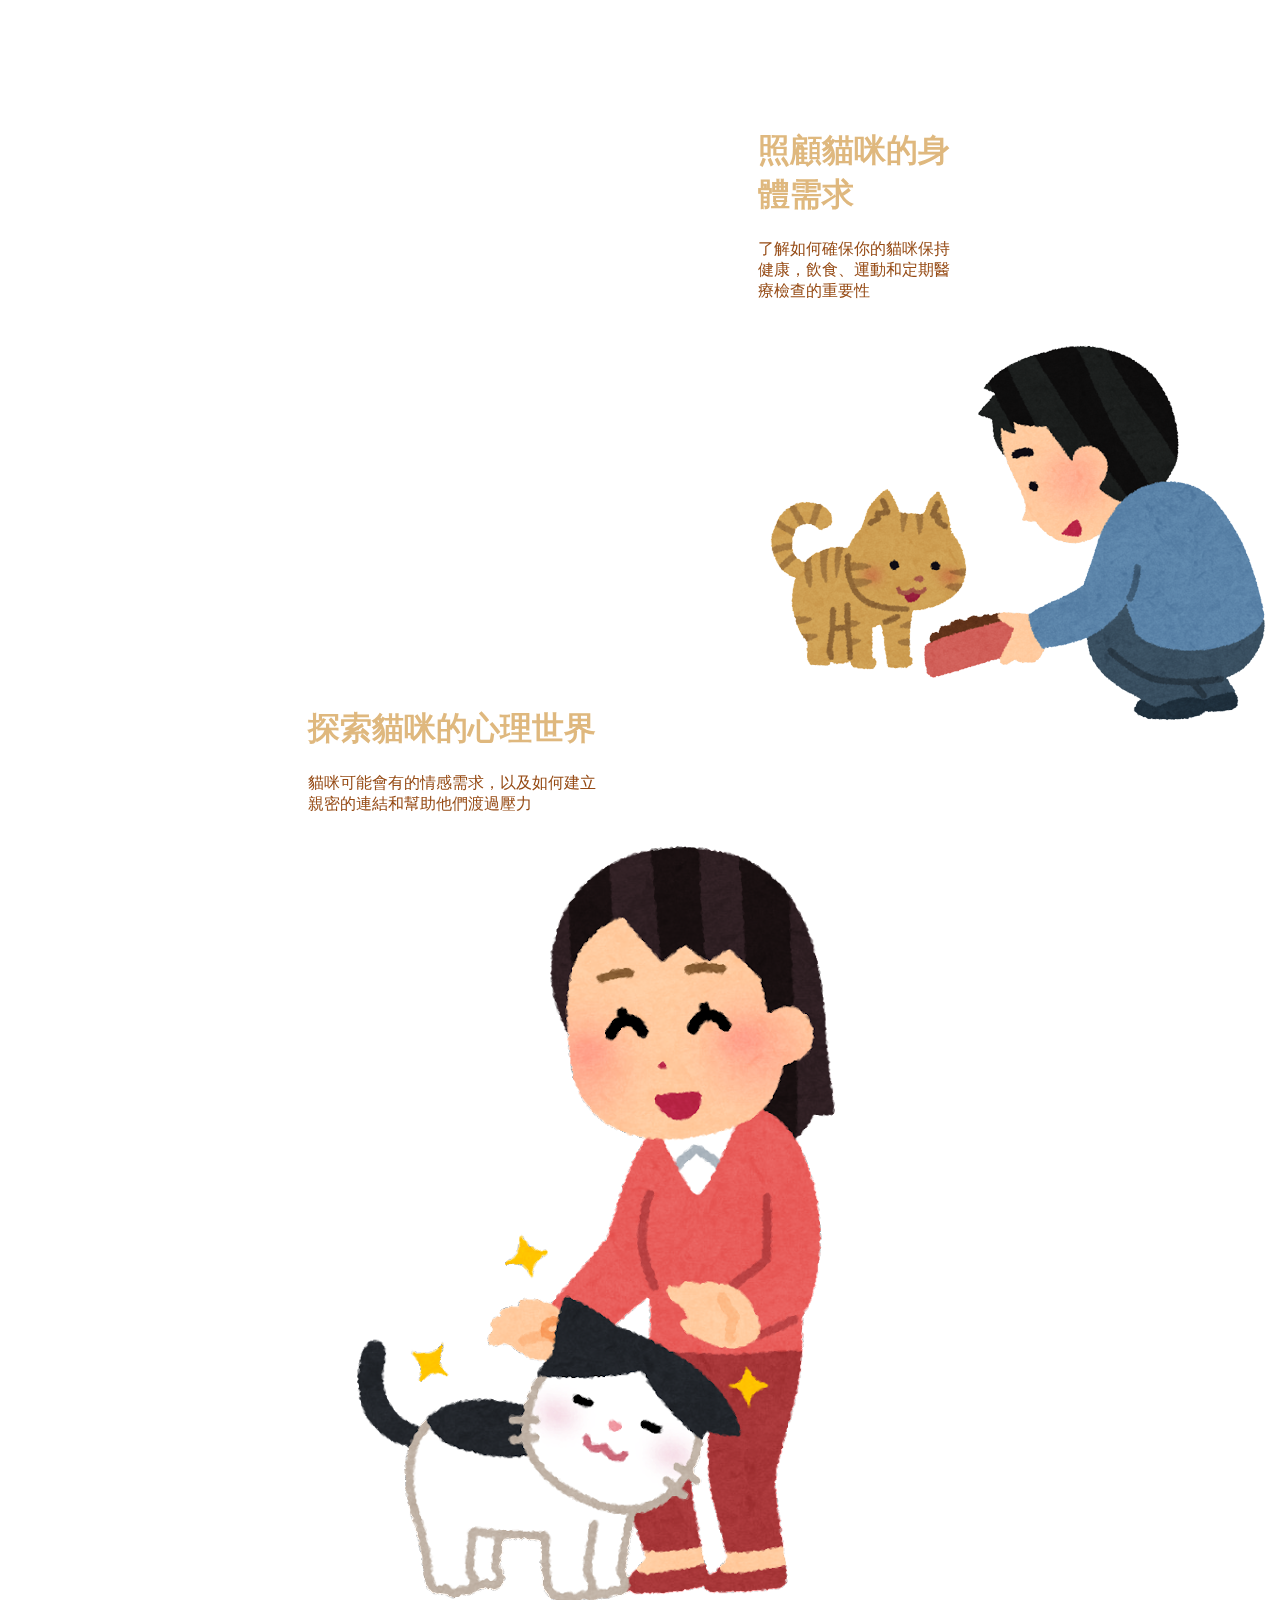
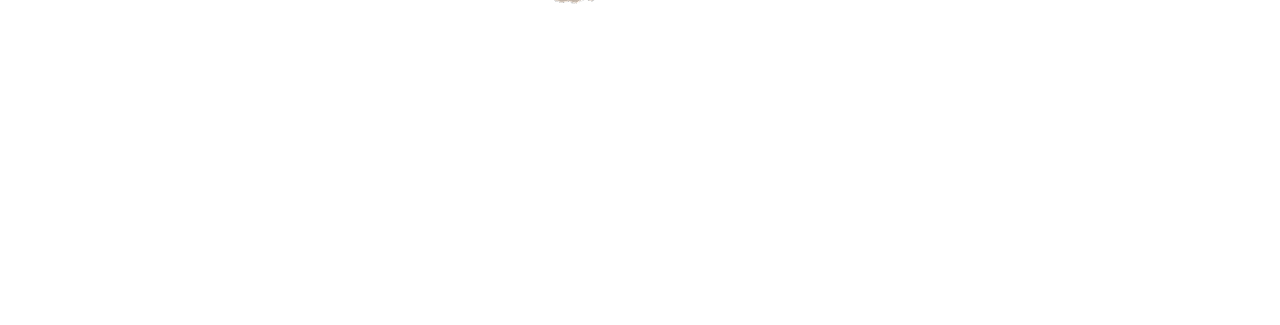
==== Meow/Bodycare.html @ 80c7bf23 "version 1" ====
<html >
    <head>
        <meta charset="UTF-8"></meta>
        <title>貓咪身體健康的秘訣</title>
        <link rel="stylesheet" href="BCstyle.css"/>
        <!-- AOS -->
        <link rel="stylesheet" href="https://unpkg.com/aos@next/dist/aos.css" />
        <script src="https://unpkg.com/aos@next/dist/aos.js"></script>
  
        
    </head>

    <body>

        
            <div class="topicone" data-aos="fade-down">
              <h1>照顧貓咪的身體需求</h1>
              <p>了解如何確保你的貓咪保持健康，飲食、運動和定期醫療檢查的重要性</p>
              <img src="image/content/cat_feed.png" class="contentphoto-one" />
            </div>
          </div>
          
          <br>
        <br>

        
        <div class="topictwo" data-aos="fade-down">
            <h1 >探索貓咪的心理世界</h1>
            <p>貓咪可能會有的情感需求，以及如何建立親密的連結和幫助他們渡過壓力</p>
            <img src="image/content/cat_prefer_woman.png" class="contentphoto"/></a>
        </div>
        <br>
        <br>

        <script>
            AOS.init();
          </script>

    </body>
</html>
---- Meow/BCstyle.css ----
/* 在 BCstyle.css 中 */
@font-face {
    font-family: 'HanyiSentyBubbleTea';
    src: url('HanyiSentyBubbleTea.ttf') format('truetype');
    
}
/*文字顔色,大小,字型*/

h1{
    color: rgb(223, 184, 126);
    font-family: 'HanyiSentyBubbleTea', Times, serif;
}
p{
    color: rgb(150, 75, 21);
    font-family: 'HanyiSentyBubbleTea';

}
.topicone {
    width: 200px;
    position: relative;
    left: 700px;
    top: 50px;
    padding: 50px;
    
}

.topictwo{
    width: 300px;
    position: relative;left: 250px;bottom: 200px;
    
    padding: 50px; 
}
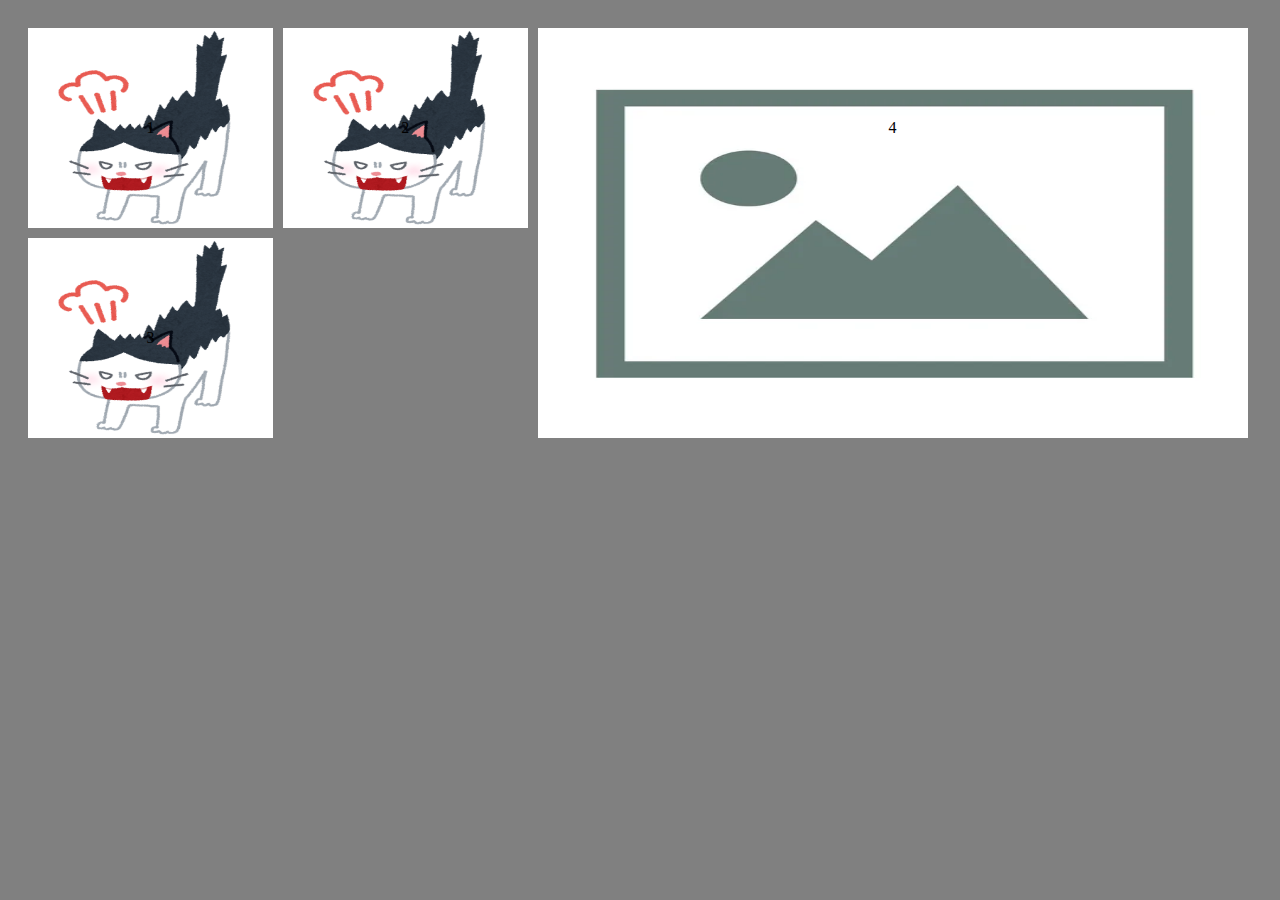
==== commit e4278893: "Add files via upload" ====
--- a/Meow/Bodycare.html
+++ b/Meow/Bodycare.html
@@ -1,40 +1,20 @@
-<html >
-    <head>
-        <meta charset="UTF-8"></meta>
-        <title>貓咪身體健康的秘訣</title>
-        <link rel="stylesheet" href="BCstyle.css"/>
-        <!-- AOS -->
-        <link rel="stylesheet" href="https://unpkg.com/aos@next/dist/aos.css" />
-        <script src="https://unpkg.com/aos@next/dist/aos.js"></script>
-  
-        
-    </head>
+<!DOCTYPE html>
+<html lang="en">
+<head>
+    <meta charset="UTF-8">
+    <meta name="viewport" content="width=device-width, initial-scale=1.0">
+    <title>貓咪身體健康的秘訣</title>
+    <link rel="stylesheet" href="BCstyle.css"/>
+</head>
+<body>
+    <div class="container">
+        <div class="layout item1">1</div>
+        <div class="layout item2">2</div>
+        <div class="layout item3">3</div>
+        <div class="layout item4">4</div>
+    </div>
 
-    <body>
 
-        
-            <div class="topicone" data-aos="fade-down">
-              <h1>照顧貓咪的身體需求</h1>
-              <p>了解如何確保你的貓咪保持健康，飲食、運動和定期醫療檢查的重要性</p>
-              <img src="image/content/cat_feed.png" class="contentphoto-one" />
-            </div>
-          </div>
-          
-          <br>
-        <br>
+</body>
+</html>
 
-        
-        <div class="topictwo" data-aos="fade-down">
-            <h1 >探索貓咪的心理世界</h1>
-            <p>貓咪可能會有的情感需求，以及如何建立親密的連結和幫助他們渡過壓力</p>
-            <img src="image/content/cat_prefer_woman.png" class="contentphoto"/></a>
-        </div>
-        <br>
-        <br>
-
-        <script>
-            AOS.init();
-          </script>
-
-    </body>
-</html>    --- a/Meow/BCstyle.css
+++ b/Meow/BCstyle.css
@@ -1,35 +1,53 @@
+body{
+    background-color: gray;
+}
 
+.container{
+    display: grid;
+    grid-template-columns: 20% 20% 58%;
+    padding: 20px;
 
-/* 在 BCstyle.css 中 */
-@font-face {
-    font-family: 'HanyiSentyBubbleTea';
-    src: url('HanyiSentyBubbleTea.ttf') format('truetype');
-    
-}
-/*文字顔色,大小,字型*/
-
-h1{
-    color: rgb(223, 184, 126);
-    font-family: 'HanyiSentyBubbleTea', Times, serif;
-}
-p{
-    color: rgb(150, 75, 21);
-    font-family: 'HanyiSentyBubbleTea';
-
-}
-.topicone {
-    width: 200px;
-    position: relative;
-    left: 700px;
-    top: 50px;
-    padding: 50px;
+    grid-gap: 10px;
     
 }
 
-.topictwo{
-    width: 300px;
-    position: relative;left: 250px;bottom: 200px;
-    
-    padding: 50px; 
+.layout{
+   background-color: white;
+   text-align: center;
 }
 
+.item4{
+    background-image: url('demo\ image.jpg');
+    grid-column :3 ;
+    grid-row:1/span 2;
+    line-height: 200px;
+    background-size: 100% 100%;
+}
+
+.item1{
+    background-image: url('image/content/cat_angry.png');
+    line-height: 200px;
+    background-size: 100% 100%;
+}
+
+.item2{
+    background-image: url('image/content/cat_angry.png');
+    line-height: 200px;
+    background-size: 100% 100%;
+}
+
+.item3{
+    background-image: url('image/content/cat_angry.png');
+    line-height: 200px;
+    background-size: 100% 100%;
+}
+
+@media(max-width:600px){
+    .container{
+        grid-template-columns: auto;
+    }
+    .item4{
+        grid-column: 1;
+        grid-row: 5;
+    }
+}